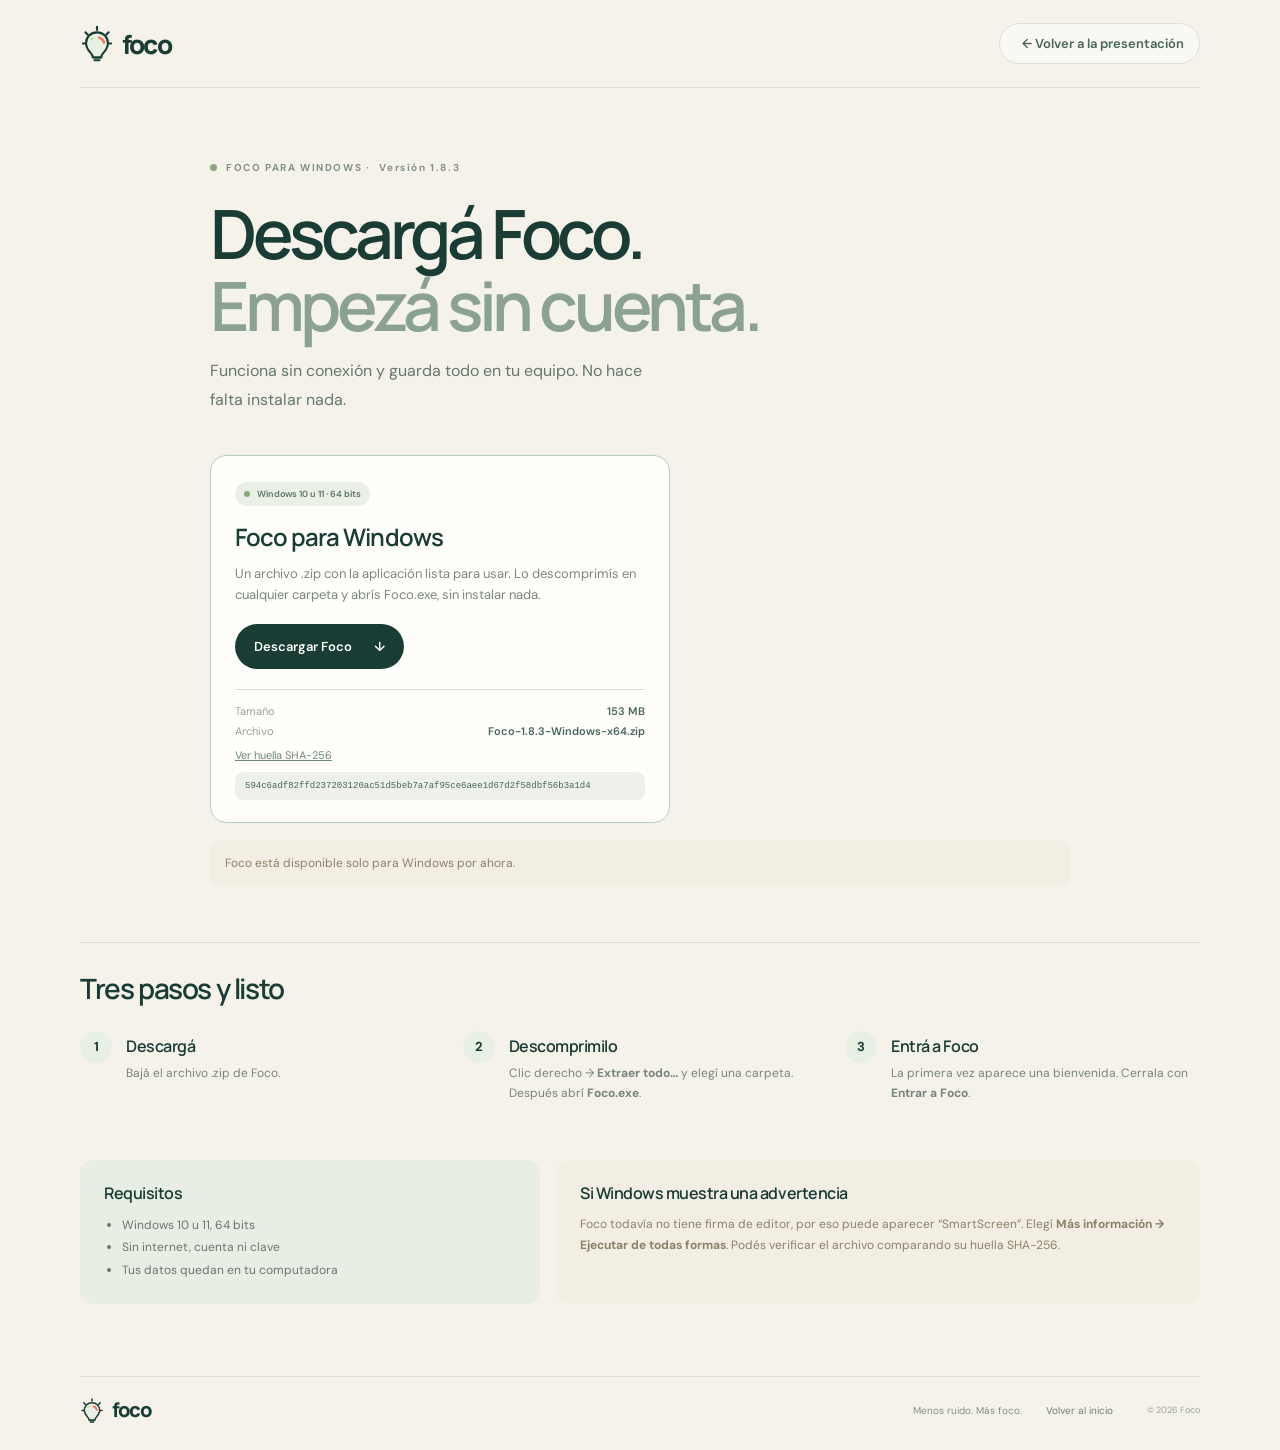
==== descargar/index.html @ c9da18a6 "descargar" ====
<!doctype html>
<html lang="es">
  <head>
    <meta charset="utf-8" />
    <meta name="viewport" content="width=device-width, initial-scale=1" />
    <meta name="theme-color" content="#f5f2e9" />
    <meta name="description" content="Descargá Foco para Windows. Funciona sin conexión y guarda todo en tu equipo." />
    <title>Descargar Foco — Menos ruido. Más foco.</title>
    <link rel="icon" href="../foco-mark.svg" type="image/svg+xml" />
    <link rel="preconnect" href="https://fonts.googleapis.com" />
    <link rel="preconnect" href="https://fonts.gstatic.com" crossorigin />
    <link href="https://fonts.googleapis.com/css2?family=DM+Sans:wght@400;500;600;700&family=Manrope:wght@400;500;600;700;800&display=swap" rel="stylesheet" />
    <link rel="stylesheet" href="../styles.css" />
    <link rel="stylesheet" href="./descargar.css" />
  </head>
  <body class="dl-page">
    <header class="topbar wrap">
      <a class="brand" href="../" aria-label="Foco, inicio">
        <img src="../foco-mark.svg" alt="" width="34" height="40" />
        <span>foco</span>
      </a>
      <a class="nav-cta" href="../"><span aria-hidden="true">←</span> Volver a la presentación</a>
    </header>

    <main>
      <section class="dl-hero wrap">
        <p class="eyebrow"><span class="live-dot"></span> FOCO PARA WINDOWS · <span data-dl="version">Versión 1.8.3</span></p>
        <h1>Descargá Foco.<br /><span>Empezá sin cuenta.</span></h1>
        <p class="dl-lead">Funciona sin conexión y guarda todo en tu equipo. No hace falta instalar nada.</p>

        <div class="dl-options dl-single">
          <article class="dl-card dl-card-main">
            <span class="status-pill"><i></i> Windows 10 u 11 · 64 bits</span>
            <h2>Foco para Windows</h2>
            <p>Un archivo .zip con la aplicación lista para usar. Lo descomprimís en cualquier carpeta y abrís Foco.exe, sin instalar nada.</p>
            <a class="button button-primary" data-dl="app" href="#" download>Descargar Foco <span aria-hidden="true">↓</span></a>
            <dl class="dl-facts">
              <div><dt>Tamaño</dt><dd data-dl="app-size">153 MB</dd></div>
              <div><dt>Archivo</dt><dd data-dl="app-name">—</dd></div>
            </dl>
            <button type="button" class="hash-toggle" data-dl="hash-app">Ver huella SHA-256</button>
            <code class="hash" hidden data-dl="app-hash"></code>
          </article>
        </div>

        <p class="dl-alert" data-dl="error" role="alert" hidden>La descarga todavía no está disponible. Probá de nuevo en un rato.</p>
        <p class="dl-alert dl-alert-soft" data-dl="platform" hidden>Foco está disponible solo para Windows por ahora.</p>
      </section>

      <section class="dl-steps wrap" aria-labelledby="steps-title">
        <h2 id="steps-title">Tres pasos y listo</h2>
        <ol>
          <li><span>1</span><div><h3>Descargá</h3><p>Bajá el archivo .zip de Foco.</p></div></li>
          <li><span>2</span><div><h3>Descomprimilo</h3><p>Clic derecho → <b>Extraer todo…</b> y elegí una carpeta. Después abrí <b>Foco.exe</b>.</p></div></li>
          <li><span>3</span><div><h3>Entrá a Foco</h3><p>La primera vez aparece una bienvenida. Cerrala con <b>Entrar a Foco</b>.</p></div></li>
        </ol>
      </section>

      <section class="dl-info wrap">
        <div class="dl-box">
          <h3>Requisitos</h3>
          <ul><li>Windows 10 u 11, 64 bits</li><li>Sin internet, cuenta ni clave</li><li>Tus datos quedan en tu computadora</li></ul>
        </div>
        <div class="dl-box dl-box-warm">
          <h3>Si Windows muestra una advertencia</h3>
          <p>Foco todavía no tiene firma de editor, por eso puede aparecer “SmartScreen”. Elegí <b>Más información → Ejecutar de todas formas</b>. Podés verificar el archivo comparando su huella SHA-256.</p>
        </div>
      </section>
    </main>

    <footer class="footer wrap"><a class="brand footer-brand" href="../"><img src="../foco-mark.svg" alt="" width="28" height="33" /><span>foco</span></a><span>Menos ruido. Más foco.</span><a href="../">Volver al inicio</a><small>© 2026 Foco</small></footer>
    <script src="./download.js"></script>
  </body>
</html>
---- styles.css ----
:root{--ink:#193d35;--ink-soft:#45655d;--muted:#78877e;--paper:#f5f2e9;--white:#fffefa;--sage:#e8f0e4;--sage-deep:#b7cdbb;--coral:#f47762;--lime:#b9e976;--line:#dce1d7;--serif:"Manrope",sans-serif;--sans:"DM Sans",sans-serif}*{box-sizing:border-box}html{scroll-behavior:smooth;scroll-padding-top:90px}body{margin:0;background:var(--paper);color:var(--ink);font-family:var(--sans);-webkit-font-smoothing:antialiased}.wrap{width:min(1120px,calc(100% - 64px));margin-inline:auto}.topbar{height:88px;display:flex;align-items:center;justify-content:space-between;border-bottom:1px solid rgba(25,61,53,.1)}.brand{display:inline-flex;align-items:center;gap:8px;text-decoration:none;color:var(--ink);font:800 26px/1 var(--serif);letter-spacing:-1.8px}.brand img{object-fit:contain}.topbar nav{display:flex;align-items:center;gap:34px;margin-left:90px}.topbar nav a,.nav-cta,.text-link{font-size:13px;font-weight:600;text-decoration:none;color:var(--ink-soft);transition:color .2s,transform .2s}.topbar nav a:hover,.text-link:hover,.nav-cta:hover{color:var(--coral)}.nav-cta{padding:11px 15px;border:1px solid var(--line);border-radius:999px;background:rgba(255,254,250,.55)}.nav-cta span{padding-left:7px}.hero{min-height:610px;display:grid;grid-template-columns:.91fr 1.09fr;align-items:center;gap:42px;padding-top:32px;padding-bottom:42px}.hero-copy{padding:24px 0 18px}.eyebrow{margin:0;color:#849181;font-size:10px;font-weight:700;letter-spacing:.16em;line-height:1.5}.hero .eyebrow{display:flex;align-items:center;gap:9px}.live-dot,.window-status i,.status-pill i,.window-bottom i{width:7px;height:7px;border-radius:50%;background:#8da77d;display:inline-block}.hero h1,.section-heading h2,.privacy h2,.closing h2{font-family:var(--serif);font-weight:600;letter-spacing:-.065em;line-height:1.06}.hero h1{font-size:clamp(48px,6vw,76px);margin:24px 0 19px}.hero h1 span,.section-heading h2 span,.privacy h2 span,.closing h2 span{color:#8ba293}.hero-lead{max-width:425px;font-size:16px;line-height:1.8;color:#65776f;margin:0}.hero-actions{display:flex;align-items:center;gap:23px;margin-top:30px}.button{display:inline-flex;align-items:center;justify-content:center;gap:22px;border-radius:999px;padding:14px 19px;font-size:13px;font-weight:600;text-decoration:none;transition:transform .22s,box-shadow .22s,background .22s}.button:hover{transform:translateY(-2px);box-shadow:0 10px 24px #193d3520}.button-primary{background:var(--ink);color:#fffefa}.button-primary:hover{background:#29564b}.text-link{display:inline-flex;align-items:center;gap:8px}.hero-note{display:flex;align-items:center;gap:9px;margin-top:57px;color:#809084;font-size:11px;letter-spacing:.05em}.note-icon{display:grid;place-items:center;width:23px;height:23px;background:#e6eadc;border-radius:50%;color:#799077}.hero-art{height:490px;position:relative;display:grid;place-items:center;isolation:isolate}.art-glow{position:absolute;z-index:-2;width:400px;height:400px;border-radius:50%;background:radial-gradient(circle,#dfe9dc 0,rgba(223,233,220,.53) 49%,transparent 73%)}.orbit{position:absolute;border:1px solid #cfd9cc;border-radius:50%;z-index:-1}.orbit-one{width:440px;height:440px;transform:rotate(-24deg) scaleY(.64)}.orbit-two{width:500px;height:500px;transform:rotate(29deg) scaleY(.61);opacity:.56}.spark{position:absolute;color:var(--coral)}.spark-one{top:55px;right:71px;font-size:25px}.spark-two{left:49px;top:116px;color:#91aa80;font-size:17px}.spark-three{bottom:66px;right:93px;color:#e2b770;font-size:34px}.app-window{width:min(100%,478px);min-height:343px;border-radius:17px;background:var(--white);border:1px solid #e2e4da;box-shadow:0 25px 65px #263a2e19,0 3px 8px #263a2e08;overflow:hidden;transform:rotate(-2deg);animation:float-in .8s cubic-bezier(.2,.75,.2,1) both}.window-top{height:54px;padding:0 19px;display:flex;align-items:center;justify-content:space-between;border-bottom:1px solid #edf0e9}.window-brand{display:flex;align-items:center;gap:7px;font:800 17px var(--serif);letter-spacing:-.8px}.window-brand img{width:20px;height:24px}.window-status{font-size:9px;color:#829084}.window-status i{width:6px;height:6px;margin-right:5px}.window-content{padding:25px 25px 19px}.window-date{font-size:9px;letter-spacing:.13em;font-weight:700;color:#8b9a89}.window-date span{margin-left:9px;font-size:8px;font-weight:500;color:#a2aba1}.window-content h2{font:600 25px var(--serif);letter-spacing:-1.2px;margin:17px 0 4px}.window-subtitle{font-size:11px;color:#88958b;margin:0 0 21px}.sample-task{display:flex;align-items:center;gap:11px;padding:13px 11px;border:1px solid #e8ebe3;border-radius:10px;margin-top:9px}.task-check{width:17px;height:17px;flex:0 0 auto;border:1.5px solid #9eb19c;border-radius:50%}.sample-task div{display:grid;gap:4px;min-width:0}.sample-task b{font-size:10px;font-weight:600}.sample-task small{font-size:9px;color:#98a197}.task-priority{margin-left:auto;font-size:12px;color:var(--coral)}.priority-peach{color:#e6ad76}.muted-task{opacity:.67}.window-bottom{display:flex;justify-content:space-between;align-items:center;border-top:1px solid #edf0e9;margin-top:20px;padding-top:14px;color:#89958b;font-size:9px}.window-bottom i{width:6px;height:6px;margin-right:5px}.progress-count{color:var(--ink);font-size:11px;font-weight:700}.progress-count small{font-size:9px;color:#9eaaa0}.floating-note{position:absolute;bottom:46px;left:10px;display:flex;align-items:center;gap:9px;padding:12px 15px;border:1px solid #e2e7dc;border-radius:12px;background:#fffef9;box-shadow:0 10px 28px #263a2e11;animation:float-in .85s .15s both}.note-mark{display:grid;place-items:center;width:23px;height:23px;border-radius:50%;background:#e7f1dc;color:#557a56;font-size:12px}.floating-note span:last-child{display:grid;gap:3px}.floating-note b{font-size:10px;font-weight:600}.floating-note small{font-size:9px;color:#87938a}.art-caption{position:absolute;right:2px;bottom:3px;color:#9ba59a;font-size:9px;letter-spacing:.04em}.principles{display:grid;grid-template-columns:repeat(3,1fr);gap:52px;padding:33px 0 61px;border-top:1px solid var(--line)}.principles>div{position:relative;padding-left:37px}.principle-number{position:absolute;left:0;top:3px;color:#9baa92;font-size:10px;font-weight:700;letter-spacing:.08em}.principles h3{margin:0 0 8px;font:600 16px var(--serif);letter-spacing:-.4px}.principles p{max-width:270px;margin:0;color:#77857c;font-size:12px;line-height:1.7}.modes-section{background:#e9eee5;padding:90px 0 92px}.modes-inner{display:grid;grid-template-columns:.78fr 1.22fr;column-gap:64px;align-items:start}.section-heading h2,.privacy h2{font-size:43px;margin:16px 0 13px}.section-heading>p:last-child{max-width:300px;color:#75837a;font-size:13px;line-height:1.75}.mode-grid{display:grid;grid-template-columns:1fr 1fr;gap:13px}.mode-card{padding:23px 20px 19px;border:1px solid #dce3d9;background:#f8f7f0;border-radius:13px;min-height:218px;transition:transform .22s,box-shadow .22s}.mode-card:hover{transform:translateY(-3px);box-shadow:0 12px 28px #304a3910}.mode-ready{grid-column:1/-1;background:#fbfaf5}.mode-icon{width:34px;height:34px;display:grid;place-items:center;border-radius:10px;background:#e7eddf;color:var(--ink);font-size:18px}.icon-web{background:#f8e6df;color:#c46b5d}.icon-online{background:#eae4f1;color:#8172a0}.mode-label{margin:15px 0 6px;color:#98a18e;font-size:8px;font-weight:700;letter-spacing:.15em}.mode-card h3{margin:0 0 8px;font:600 18px var(--serif);letter-spacing:-.5px}.mode-card>p:not(.mode-label){margin:0;color:#7a887e;font-size:11px;line-height:1.65}.mode-ready>p:not(.mode-label){max-width:440px}.status-pill{display:inline-flex;align-items:center;gap:7px;margin-top:15px;padding:6px 9px;border-radius:999px;background:#eaf0e5;color:#5d745e;font-size:9px;font-weight:600}.status-pill i{width:6px;height:6px}.status-planned{background:#f2eee4;color:#8b806a}.mode-footnote{grid-column:2;margin:13px 0 0;color:#8a968a;font-size:9px;line-height:1.6}.privacy{display:grid;grid-template-columns:.86fr 1.14fr;gap:95px;align-items:center;padding-top:103px;padding-bottom:108px}.privacy-art{position:relative;height:290px;display:grid;place-items:center}.privacy-ring{position:absolute;width:238px;height:238px;border:1px solid #d8dfd2;border-radius:50%}.ring-a{transform:rotate(-32deg) scaleY(.76)}.ring-b{width:190px;height:190px;transform:rotate(38deg) scaleY(.78);border-color:#e3d8cf}.privacy-core{width:108px;height:108px;border-radius:50%;display:grid;place-items:center;background:#e7eee2;box-shadow:0 0 0 15px #eef0e8,0 0 0 29px #f0ede4}.privacy-core img{width:58px;height:68px}.privacy-star{position:absolute;top:29px;right:24%;font-size:23px;color:var(--coral)}.privacy-copy>p:not(.eyebrow){max-width:490px;color:#718077;font-size:13px;line-height:1.85;margin:0 0 21px}.closing{position:relative;overflow:hidden;text-align:center;padding:59px 20px 65px;background:#e9eee5;border-radius:18px;margin-bottom:65px}.closing h2{font-size:42px;margin:13px 0 22px}.closing .button{position:relative;z-index:1}.closing-orb{position:absolute;border-radius:50%;border:1px solid #d0dbcc}.orb-one{width:250px;height:250px;left:-58px;top:18px}.orb-two{width:320px;height:320px;right:-35px;bottom:-230px}.footer{display:flex;align-items:center;gap:24px;padding:19px 0 25px;border-top:1px solid var(--line);color:#849087;font-size:10px}.footer-brand{font-size:20px;margin-right:auto}.footer-brand img{width:24px;height:29px}.footer>a:not(.brand){text-decoration:none;color:#718077}.footer small{margin-left:10px;color:#9ba49b;font-size:9px}@keyframes float-in{from{opacity:0;transform:translateY(15px) rotate(-2deg)}to{opacity:1;transform:translateY(0) rotate(-2deg)}}@media(min-width:1400px){.hero{min-height:670px}.hero-art{transform:scale(1.05)}}@media(max-width:850px){.wrap{width:min(100% - 40px,680px)}.topbar{height:72px}.topbar nav{gap:17px;margin-left:auto;margin-right:20px}.topbar nav a{font-size:11px}.nav-cta{font-size:11px}.hero{grid-template-columns:1fr;gap:6px;padding-top:65px;padding-bottom:35px}.hero-copy{max-width:560px}.hero-art{height:420px}.app-window{max-width:460px}.floating-note{left:3%}.art-caption{right:5%}.principles{gap:20px}.modes-inner{grid-template-columns:1fr;gap:30px}.section-heading>p:last-child{max-width:480px}.mode-footnote{grid-column:1}.privacy{gap:35px;grid-template-columns:.8fr 1.2fr;padding-top:75px;padding-bottom:78px}.privacy-art{transform:scale(.84)}}@media(max-width:560px){.wrap{width:calc(100% - 36px)}.topbar{height:66px}.brand{font-size:23px}.brand img{width:29px;height:34px}.topbar nav{display:none}.nav-cta{padding:9px 12px}.hero{padding-top:53px}.hero h1{font-size:clamp(45px,13vw,65px);margin-top:19px}.hero-lead{font-size:14px}.hero-actions{gap:16px}.hero-note{margin-top:37px}.hero-art{height:340px;margin:0 -8px}.art-glow{width:300px;height:300px}.orbit-one{width:340px;height:340px}.orbit-two{width:390px;height:390px}.app-window{width:calc(100% - 24px);min-height:auto}.window-top{height:45px;padding:0 13px}.window-content{padding:19px 15px 15px}.window-content h2{font-size:22px}.window-date span{font-size:7px}.sample-task{padding:11px 9px}.sample-task b{font-size:9px}.floating-note{bottom:10px;left:0;padding:9px 11px}.art-caption{bottom:-3px;right:0}.principles{grid-template-columns:1fr;gap:21px;padding:28px 0 42px}.principles>div{padding-left:35px}.principles p{max-width:360px}.modes-section{padding:62px 0}.section-heading h2,.privacy h2{font-size:36px}.mode-grid{grid-template-columns:1fr}.mode-ready{grid-column:auto}.mode-card{min-height:0;padding:20px}.privacy{grid-template-columns:1fr;gap:13px;padding-top:45px;padding-bottom:53px}.privacy-art{height:220px;transform:scale(.78);margin-block:-12px}.privacy-copy>p:not(.eyebrow){font-size:12px}.closing{padding:48px 14px 52px;margin-bottom:42px}.closing h2{font-size:35px}.footer{flex-wrap:wrap;gap:12px}.footer>span{display:none}.footer-brand{margin-right:auto}.footer small{margin-left:auto}}
@media(prefers-reduced-motion:reduce){*,*::before,*::after{scroll-behavior:auto!important;animation-duration:.01ms!important;animation-iteration-count:1!important;transition-duration:.01ms!important}}

/* Movimiento de entrada y microinteracciones de la carta de presentación. */
html.js-motion [data-reveal]{opacity:0;transition:opacity .72s ease,transform .72s cubic-bezier(.2,.72,.2,1)}
html.js-motion [data-reveal="up"]{transform:translateY(24px)}
html.js-motion [data-reveal="left"]{transform:translateX(-24px)}
html.js-motion [data-reveal="right"]{transform:translateX(24px)}
html.js-motion [data-reveal].is-visible{opacity:1;transform:translate(0,0)}
.hero-copy[data-reveal]{transition-delay:.08s}.hero-art[data-reveal]{transition-delay:.2s}
.principles>div:nth-child(2),.mode-card:nth-child(2){transition-delay:.12s}.principles>div:nth-child(3),.mode-card:nth-child(3){transition-delay:.24s}
.principles>div,.mode-icon,.privacy-core,.spark,.text-link,.status-pill{transition:transform .28s ease,color .28s ease,background-color .28s ease,box-shadow .28s ease}
.principles>div:hover,.principles>div.is-visible:hover{transform:translateY(-3px)}
.mode-card:hover .mode-icon{transform:rotate(-7deg) scale(1.08);box-shadow:0 5px 13px #193d3512}
.privacy-art:hover .ring-a{transform:rotate(-23deg) scaleY(.8)}.privacy-art:hover .ring-b{transform:rotate(29deg) scaleY(.8)}.privacy-art:hover .privacy-core{transform:scale(1.045)}
.spark-one{animation:sparkle 3.8s ease-in-out infinite}.spark-two{animation:sparkle 4.4s 1.2s ease-in-out infinite}.spark-three{animation:sparkle 5s .6s ease-in-out infinite}
.socials{display:flex;align-items:center;gap:13px;margin-left:auto}.social-item{display:inline-flex;align-items:center;gap:6px;color:#718077;font-size:10px;opacity:.82}.social-item svg{width:17px;height:17px;fill:none;stroke:currentColor;stroke-width:1.8;stroke-linecap:round;stroke-linejoin:round}.social-item svg .social-dot{fill:currentColor;stroke:none}.social-item:nth-child(2) svg{fill:currentColor;stroke:none}.social-soon{color:#9ba49b;font-size:8px;white-space:nowrap}
@keyframes sparkle{0%,100%{opacity:.55;transform:scale(.88) rotate(-8deg)}50%{opacity:1;transform:scale(1.12) rotate(8deg)}}
@media(max-width:850px){.socials{margin-left:0}}
@media(max-width:560px){.footer{row-gap:16px}.socials{order:3;width:100%;justify-content:center;padding:13px 0;border-top:1px solid var(--line);border-bottom:1px solid var(--line)}.footer>a:not(.brand){order:4}.footer small{order:5}}
@media(prefers-reduced-motion:reduce){html.js-motion [data-reveal]{opacity:1!important;transform:none!important}.spark-one,.spark-two,.spark-three{animation:none!important}}
---- descargar/descargar.css ----
.dl-hero{padding:72px 0 56px;max-width:860px}
.dl-hero h1{font-family:var(--serif);font-weight:600;font-size:clamp(44px,6vw,68px);letter-spacing:-.065em;line-height:1.06;margin:22px 0 16px}
.dl-hero h1 span{color:#8ba293}
.dl-hero .eyebrow{display:flex;align-items:center;gap:9px}
.dl-lead{max-width:460px;margin:0;color:#65776f;font-size:16px;line-height:1.8}
.dl-options{display:grid;grid-template-columns:1fr 1fr;gap:16px;margin-top:40px}
.dl-card{display:flex;flex-direction:column;align-items:flex-start;gap:10px;padding:26px 24px 22px;border:1px solid #dce3d9;border-radius:16px;background:#f8f7f0;transition:transform .22s,box-shadow .22s}
.dl-card:hover{transform:translateY(-3px);box-shadow:0 12px 28px #304a3910}
.dl-card-main{background:#fffefa;border-color:var(--sage-deep)}
.dl-card h2{margin:4px 0 0;font:600 24px var(--serif);letter-spacing:-.04em}
.dl-card p{margin:0 0 8px;color:#7a887e;font-size:13px;line-height:1.65}
.dl-card .status-pill{margin-top:0}
.button-secondary{background:#e7eddf;color:var(--ink)}
.button-secondary:hover{background:#dce6d4}
.dl-facts{display:grid;gap:6px;width:100%;margin:10px 0 0;padding-top:14px;border-top:1px solid var(--line)}
.dl-facts div{display:flex;justify-content:space-between;gap:12px;font-size:11px}
.dl-facts dt{color:#98a198}
.dl-facts dd{margin:0;color:var(--ink-soft);font-weight:600;overflow-wrap:anywhere;text-align:right}
.hash-toggle{padding:0;border:0;background:none;color:#6b8a75;font:inherit;font-size:11px;text-decoration:underline;cursor:pointer}
.hash{display:block;width:100%;padding:9px 10px;border-radius:8px;background:#eef1ea;color:#45655d;font-size:9px;word-break:break-all}
.dl-alert{margin:18px 0 0;padding:13px 15px;border-radius:10px;background:#f8e6df;color:#a8523f;font-size:12px;line-height:1.6}
.dl-alert-soft{background:#f2eee4;color:#8b806a}
.dl-steps{padding:26px 0 56px;border-top:1px solid var(--line)}
.dl-steps h2{margin:0 0 24px;font:600 28px var(--serif);letter-spacing:-.05em}
.dl-steps ol{display:grid;grid-template-columns:repeat(3,1fr);gap:28px;margin:0;padding:0;list-style:none}
.dl-steps li{display:flex;gap:14px}
.dl-steps li>span{display:grid;place-items:center;flex:0 0 32px;height:32px;border-radius:50%;background:var(--sage);color:var(--ink);font-weight:700;font-size:13px}
.dl-steps h3{margin:4px 0 6px;font:600 16px var(--serif);letter-spacing:-.03em}
.dl-steps p{margin:0;color:#77857c;font-size:12px;line-height:1.7}
.dl-info{display:grid;grid-template-columns:1fr 1.4fr;gap:16px;padding-bottom:72px}
.dl-box{padding:22px 24px;border-radius:14px;background:#e9eee5}
.dl-box-warm{background:#f2eee4}
.dl-box h3{margin:0 0 10px;font:600 16px var(--serif);letter-spacing:-.03em}
.dl-box ul{margin:0;padding-left:18px;color:#65776f;font-size:12px;line-height:1.9}
.dl-box p{margin:0;color:#8b806a;font-size:12px;line-height:1.75}
.dl-page .button:focus-visible,.hash-toggle:focus-visible,.nav-cta:focus-visible{outline:3px solid #4a8067;outline-offset:3px}
@media(max-width:850px){.dl-steps ol{grid-template-columns:1fr}.dl-info{grid-template-columns:1fr}}
@media(max-width:560px){.dl-hero{padding-top:48px}.dl-options{grid-template-columns:1fr}.topbar .nav-cta{font-size:11px;padding:9px 12px}}
@media(prefers-reduced-motion:reduce){.dl-card{transition:none}.dl-card:hover{transform:none}}

.dl-single{grid-template-columns:minmax(0,460px)}
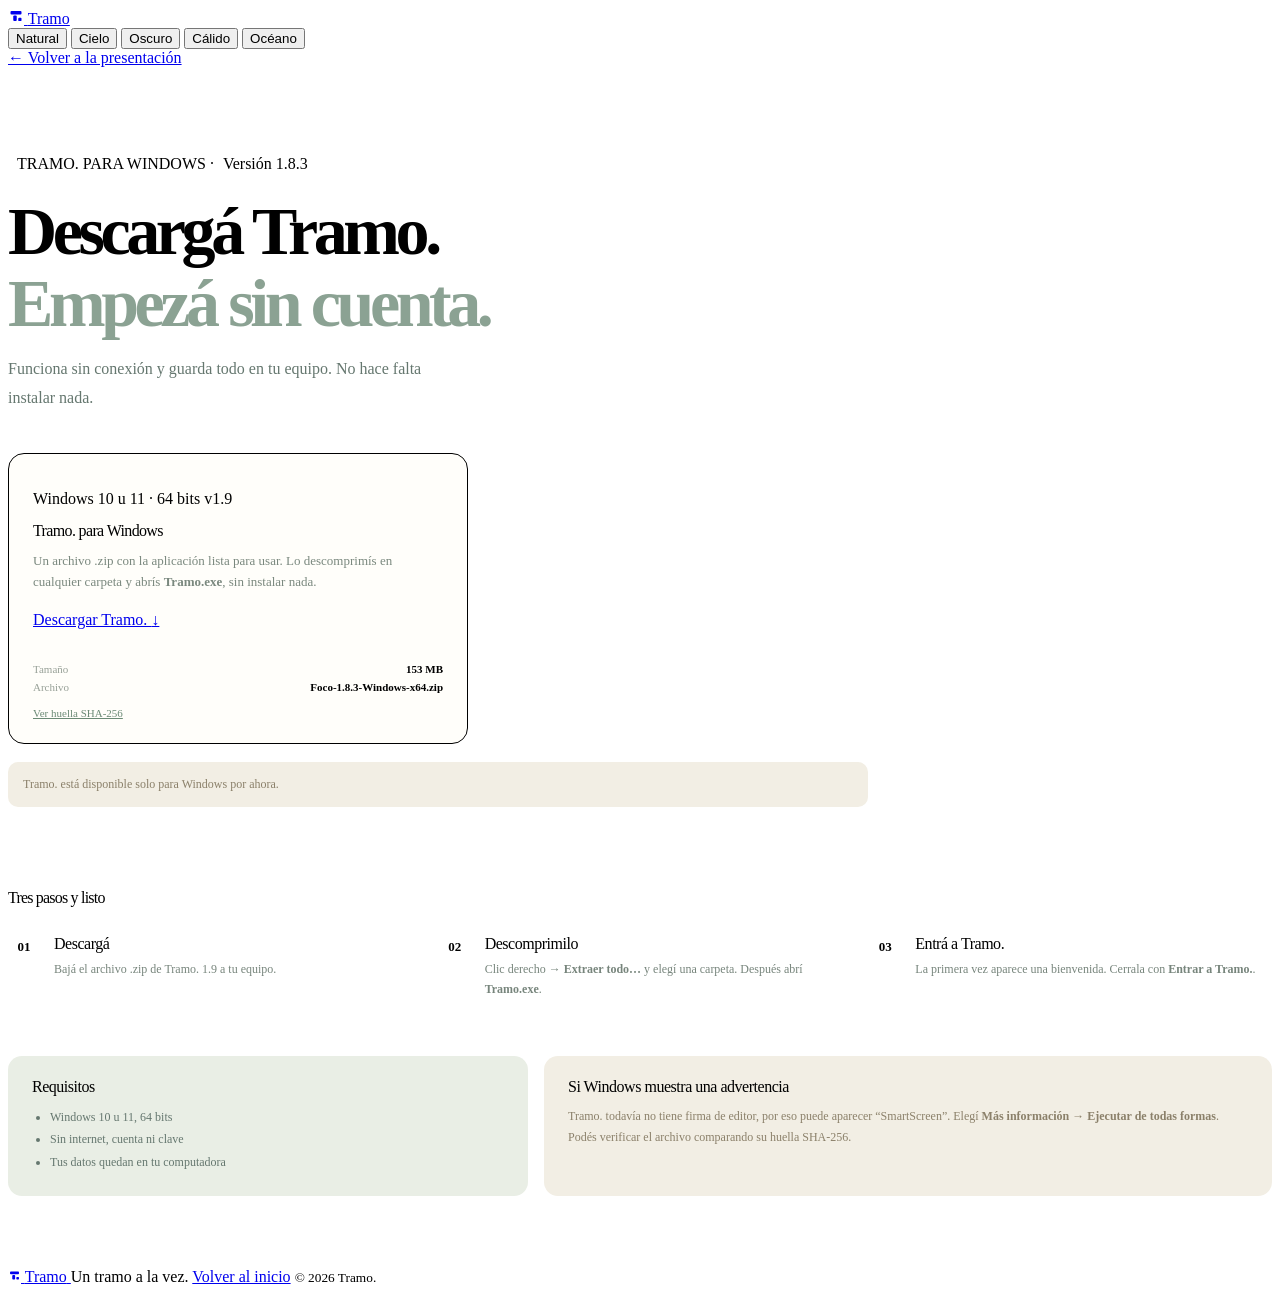
==== commit eedb4dd8: "Revise descargar page for Tramo download Updated the HTML structure and content for the download pag" ====
--- a/descargar/index.html
+++ b/descargar/index.html
@@ -1,74 +1,163 @@
-<!doctype html>
-<html lang="es">
-  <head>
-    <meta charset="utf-8" />
-    <meta name="viewport" content="width=device-width, initial-scale=1" />
-    <meta name="theme-color" content="#f5f2e9" />
-    <meta name="description" content="Descargá Foco para Windows. Funciona sin conexión y guarda todo en tu equipo." />
-    <title>Descargar Foco — Menos ruido. Más foco.</title>
-    <link rel="icon" href="../foco-mark.svg" type="image/svg+xml" />
-    <link rel="preconnect" href="https://fonts.googleapis.com" />
-    <link rel="preconnect" href="https://fonts.gstatic.com" crossorigin />
-    <link href="https://fonts.googleapis.com/css2?family=DM+Sans:wght@400;500;600;700&family=Manrope:wght@400;500;600;700;800&display=swap" rel="stylesheet" />
-    <link rel="stylesheet" href="../styles.css" />
-    <link rel="stylesheet" href="./descargar.css" />
-  </head>
-  <body class="dl-page">
-    <header class="topbar wrap">
-      <a class="brand" href="../" aria-label="Foco, inicio">
-        <img src="../foco-mark.svg" alt="" width="34" height="40" />
-        <span>foco</span>
+<!DOCTYPE html>
+<html lang="es" class="js-motion">
+<head>
+  <meta charset="UTF-8">
+  <meta name="viewport" content="width=device-width, initial-scale=1">
+  <meta name="theme-color" content="#F6F5F0">
+  <meta name="description" content="Descargá Tramo. 1.9 para Windows. Funciona sin conexión y guarda todo en tu equipo.">
+  <title>Descargar Tramo. — Un tramo a la vez.</title>
+  <link id="dynamic-favicon" rel="icon" href="data:image/svg+xml,%3Csvg xmlns='http://www.w3.org/2000/svg' viewBox='0 0 64 64' fill='none'%3E%3Crect width='64' height='64' rx='16' fill='%232D4F3E'/%3E%3Crect x='10' y='12' width='44' height='14' rx='4' fill='%23F6F5F0'/%3E%3Crect x='21' y='30' width='14' height='22' rx='4' fill='%23F6F5F0'/%3E%3Crect x='41' y='39' width='13' height='13' rx='3.5' fill='%23F6F5F0'/%3E%3C/svg%3E" type="image/svg+xml">
+  <link rel="preconnect" href="https://fonts.googleapis.com">
+  <link rel="preconnect" href="https://fonts.gstatic.com" crossorigin>
+  <link href="https://fonts.googleapis.com/css2?family=JetBrains+Mono:wght@400;500&family=Plus+Jakarta+Sans:wght@400;500;600;700;800&display=swap" rel="stylesheet">
+  <link rel="stylesheet" href="./descargar.css">
+</head>
+<body class="dl-page" data-theme="natural">
+  <header class="topbar">
+    <div class="topbar-inner wrap">
+      <a class="brand" href="../" aria-label="Tramo., inicio">
+        <span class="brand-badge" aria-hidden="true">
+          <svg width="16" height="16" viewBox="0 0 64 64" fill="none">
+            <rect x="10" y="12" width="44" height="14" rx="4" fill="currentColor"/>
+            <rect x="21" y="30" width="14" height="22" rx="4" fill="currentColor"/>
+            <rect x="41" y="39" width="13" height="13" rx="3.5" fill="currentColor"/>
+          </svg>
+        </span>
+        <span class="brand-word">Tramo<span class="brand-dot"></span></span>
       </a>
-      <a class="nav-cta" href="../"><span aria-hidden="true">←</span> Volver a la presentación</a>
-    </header>
 
-    <main>
-      <section class="dl-hero wrap">
-        <p class="eyebrow"><span class="live-dot"></span> FOCO PARA WINDOWS · <span data-dl="version">Versión 1.8.3</span></p>
-        <h1>Descargá Foco.<br /><span>Empezá sin cuenta.</span></h1>
-        <p class="dl-lead">Funciona sin conexión y guarda todo en tu equipo. No hace falta instalar nada.</p>
-
-        <div class="dl-options dl-single">
-          <article class="dl-card dl-card-main">
-            <span class="status-pill"><i></i> Windows 10 u 11 · 64 bits</span>
-            <h2>Foco para Windows</h2>
-            <p>Un archivo .zip con la aplicación lista para usar. Lo descomprimís en cualquier carpeta y abrís Foco.exe, sin instalar nada.</p>
-            <a class="button button-primary" data-dl="app" href="#" download>Descargar Foco <span aria-hidden="true">↓</span></a>
-            <dl class="dl-facts">
-              <div><dt>Tamaño</dt><dd data-dl="app-size">153 MB</dd></div>
-              <div><dt>Archivo</dt><dd data-dl="app-name">—</dd></div>
-            </dl>
-            <button type="button" class="hash-toggle" data-dl="hash-app">Ver huella SHA-256</button>
-            <code class="hash" hidden data-dl="app-hash"></code>
-          </article>
+      <div class="topbar-actions">
+        <div class="theme-switcher" role="group" aria-label="Aspecto visual">
+          <button type="button" class="theme-btn is-active" data-set-theme="natural" title="Natural">Natural</button>
+          <button type="button" class="theme-btn" data-set-theme="cielo" title="Cielo">Cielo</button>
+          <button type="button" class="theme-btn" data-set-theme="oscuro" title="Oscuro">Oscuro</button>
+          <button type="button" class="theme-btn" data-set-theme="calido" title="Cálido">Cálido</button>
+          <button type="button" class="theme-btn" data-set-theme="oceano" title="Océano">Océano</button>
         </div>
 
-        <p class="dl-alert" data-dl="error" role="alert" hidden>La descarga todavía no está disponible. Probá de nuevo en un rato.</p>
-        <p class="dl-alert dl-alert-soft" data-dl="platform" hidden>Foco está disponible solo para Windows por ahora.</p>
-      </section>
+        <a class="nav-cta" href="../">
+          <span aria-hidden="true">←</span> Volver a la presentación
+        </a>
+      </div>
+    </div>
+  </header>
 
-      <section class="dl-steps wrap" aria-labelledby="steps-title">
-        <h2 id="steps-title">Tres pasos y listo</h2>
-        <ol>
-          <li><span>1</span><div><h3>Descargá</h3><p>Bajá el archivo .zip de Foco.</p></div></li>
-          <li><span>2</span><div><h3>Descomprimilo</h3><p>Clic derecho → <b>Extraer todo…</b> y elegí una carpeta. Después abrí <b>Foco.exe</b>.</p></div></li>
-          <li><span>3</span><div><h3>Entrá a Foco</h3><p>La primera vez aparece una bienvenida. Cerrala con <b>Entrar a Foco</b>.</p></div></li>
-        </ol>
-      </section>
+  <main>
+    <section class="dl-hero wrap">
+      <p class="eyebrow is-visible" data-reveal="up">
+        <span class="live-dot"></span> TRAMO. PARA WINDOWS · <span data-dl="version">Versión 1.9</span>
+      </p>
+      <h1 class="is-visible" data-reveal="up">Descargá Tramo.<br><span>Empezá sin cuenta.</span></h1>
+      <p class="dl-lead is-visible" data-reveal="up">Funciona sin conexión y guarda todo en tu equipo. No hace falta instalar nada.</p>
 
-      <section class="dl-info wrap">
-        <div class="dl-box">
-          <h3>Requisitos</h3>
-          <ul><li>Windows 10 u 11, 64 bits</li><li>Sin internet, cuenta ni clave</li><li>Tus datos quedan en tu computadora</li></ul>
-        </div>
-        <div class="dl-box dl-box-warm">
-          <h3>Si Windows muestra una advertencia</h3>
-          <p>Foco todavía no tiene firma de editor, por eso puede aparecer “SmartScreen”. Elegí <b>Más información → Ejecutar de todas formas</b>. Podés verificar el archivo comparando su huella SHA-256.</p>
-        </div>
-      </section>
-    </main>
+      <div class="dl-options dl-single is-visible" data-reveal="up">
+        <article class="dl-card dl-card-main">
+          <div class="folder-tab" aria-hidden="true"></div>
+          <div class="dl-card-header">
+            <span class="status-pill"><i></i> Windows 10 u 11 · 64 bits</span>
+            <span class="version-tag">v1.9</span>
+          </div>
 
-    <footer class="footer wrap"><a class="brand footer-brand" href="../"><img src="../foco-mark.svg" alt="" width="28" height="33" /><span>foco</span></a><span>Menos ruido. Más foco.</span><a href="../">Volver al inicio</a><small>© 2026 Foco</small></footer>
-    <script src="./download.js"></script>
-  </body>
+          <h2>Tramo. para Windows</h2>
+          <p>Un archivo .zip con la aplicación lista para usar. Lo descomprimís en cualquier carpeta y abrís <b>Tramo.exe</b>, sin instalar nada.</p>
+
+          <div class="dl-cta-row">
+            <a class="button button-primary" data-dl="app" href="https://github.com/gonzzaarias/foco-app/releases/download/v1.9/Tramo-1.9-Windows-x64.zip" download="Tramo-1.9-Windows-x64.zip">
+              Descargar Tramo. <span aria-hidden="true">↓</span>
+            </a>
+          </div>
+
+          <dl class="dl-facts">
+            <div>
+              <dt>Tamaño</dt>
+              <dd data-dl="app-size">153 MB</dd>
+            </div>
+            <div>
+              <dt>Archivo</dt>
+              <dd data-dl="app-name">Tramo-1.9-Windows-x64.zip</dd>
+            </div>
+          </dl>
+
+          <div class="hash-section">
+            <button type="button" class="hash-toggle" data-dl="hash-app" aria-expanded="false">
+              Ver huella SHA-256
+            </button>
+            <div class="hash-box" hidden>
+              <code class="hash" data-dl="app-hash">594c6adf82ffd237203120ac51d5beb7a7af95ce6aee1d67d2f58dbf56b3a1d4</code>
+              <button type="button" class="copy-hash-btn" id="copy-hash-btn">Copiar</button>
+            </div>
+          </div>
+        </article>
+      </div>
+
+      <p class="dl-alert" data-dl="error" role="alert" hidden>La descarga todavía no está disponible. Probá de nuevo en un rato.</p>
+      <p class="dl-alert dl-alert-soft" data-dl="platform" hidden>Tramo. está disponible solo para Windows por ahora.</p>
+    </section>
+
+    <section class="dl-steps wrap" aria-labelledby="steps-title">
+      <h2 id="steps-title" data-reveal="up">Tres pasos y listo</h2>
+      <ol>
+        <li data-reveal="up">
+          <span class="step-num">01</span>
+          <div>
+            <h3>Descargá</h3>
+            <p>Bajá el archivo .zip de Tramo. 1.9 a tu equipo.</p>
+          </div>
+        </li>
+        <li data-reveal="up">
+          <span class="step-num">02</span>
+          <div>
+            <h3>Descomprimilo</h3>
+            <p>Clic derecho → <b>Extraer todo…</b> y elegí una carpeta. Después abrí <b>Tramo.exe</b>.</p>
+          </div>
+        </li>
+        <li data-reveal="up">
+          <span class="step-num">03</span>
+          <div>
+            <h3>Entrá a Tramo.</h3>
+            <p>La primera vez aparece una bienvenida. Cerrala con <b>Entrar a Tramo.</b>.</p>
+          </div>
+        </li>
+      </ol>
+    </section>
+
+    <section class="dl-info wrap">
+      <div class="dl-box" data-reveal="up">
+        <h3>Requisitos</h3>
+        <ul>
+          <li>Windows 10 u 11, 64 bits</li>
+          <li>Sin internet, cuenta ni clave</li>
+          <li>Tus datos quedan en tu computadora</li>
+        </ul>
+      </div>
+      <div class="dl-box dl-box-warm" data-reveal="up">
+        <h3>Si Windows muestra una advertencia</h3>
+        <p>Tramo. todavía no tiene firma de editor, por eso puede aparecer “SmartScreen”. Elegí <b>Más información → Ejecutar de todas formas</b>. Podés verificar el archivo comparando su huella SHA-256.</p>
+      </div>
+    </section>
+  </main>
+
+  <footer class="footer wrap">
+    <a class="brand footer-brand" href="../">
+      <span class="brand-badge brand-badge-sm" aria-hidden="true">
+        <svg width="13" height="13" viewBox="0 0 64 64" fill="none">
+          <rect x="10" y="12" width="44" height="14" rx="4" fill="currentColor"/>
+          <rect x="21" y="30" width="14" height="22" rx="4" fill="currentColor"/>
+          <rect x="41" y="39" width="13" height="13" rx="3.5" fill="currentColor"/>
+        </svg>
+      </span>
+      <span class="brand-word">Tramo<span class="brand-dot"></span></span>
+    </a>
+    <span>Un tramo a la vez.</span>
+    <a href="../">Volver al inicio</a>
+    <small>© <span id="year">2026</span> Tramo.</small>
+  </footer>
+
+  <div class="dl-toast" id="dl-toast" role="status" aria-live="polite" hidden>
+    <span class="toast-dot"></span>
+    <span>Iniciando descarga de <b>Tramo. 1.9</b> para Windows…</span>
+  </div>
+
+  <script src="./download.js"></script>
+</body>
 </html>
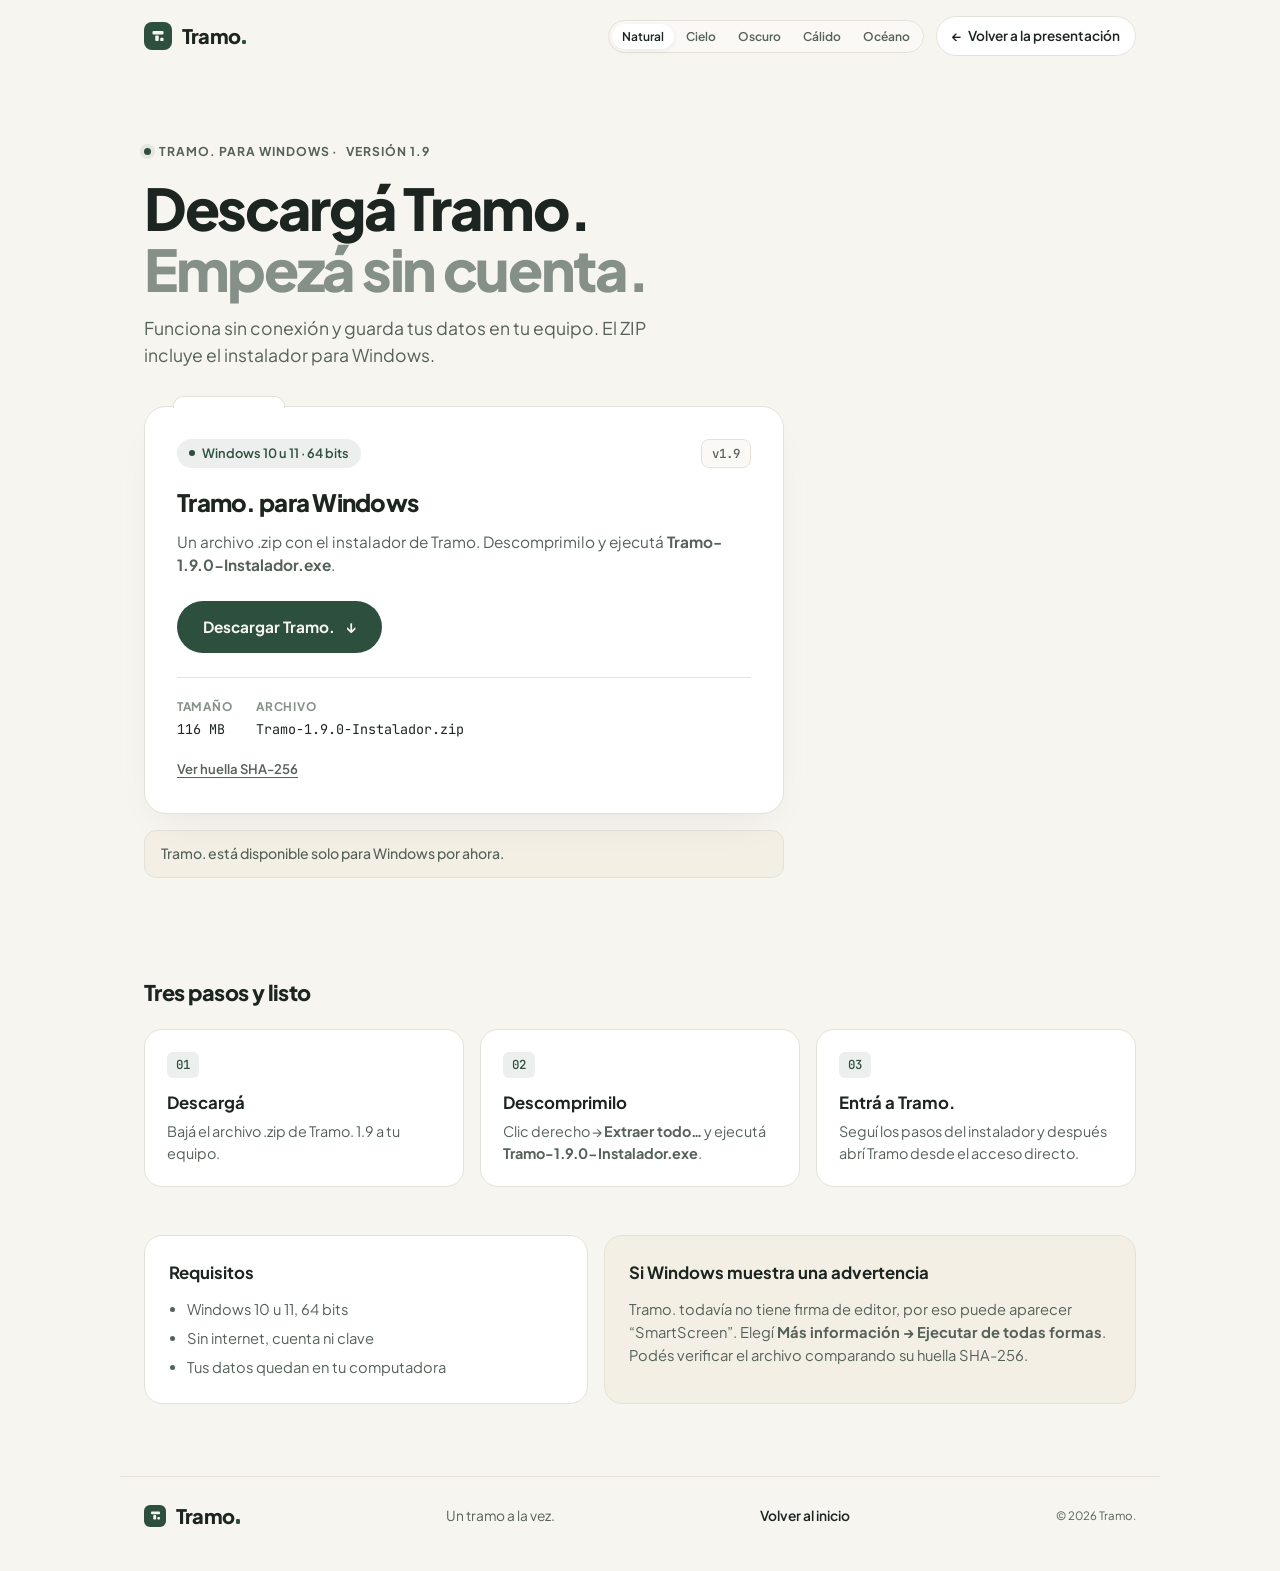
==== commit 6f9dc0a0: "Actualiza descarga de Tramo 1.9" ====
--- a/descargar/index.html
+++ b/descargar/index.html
@@ -4,7 +4,7 @@
   <meta charset="UTF-8">
   <meta name="viewport" content="width=device-width, initial-scale=1">
   <meta name="theme-color" content="#F6F5F0">
-  <meta name="description" content="Descargá Tramo. 1.9 para Windows. Funciona sin conexión y guarda todo en tu equipo.">
+  <meta name="description" content="Descargá e instalá Tramo. 1.9 para Windows. Funciona sin conexión y guarda tus datos en tu equipo.">
   <title>Descargar Tramo. — Un tramo a la vez.</title>
   <link id="dynamic-favicon" rel="icon" href="data:image/svg+xml,%3Csvg xmlns='http://www.w3.org/2000/svg' viewBox='0 0 64 64' fill='none'%3E%3Crect width='64' height='64' rx='16' fill='%232D4F3E'/%3E%3Crect x='10' y='12' width='44' height='14' rx='4' fill='%23F6F5F0'/%3E%3Crect x='21' y='30' width='14' height='22' rx='4' fill='%23F6F5F0'/%3E%3Crect x='41' y='39' width='13' height='13' rx='3.5' fill='%23F6F5F0'/%3E%3C/svg%3E" type="image/svg+xml">
   <link rel="preconnect" href="https://fonts.googleapis.com">
@@ -48,7 +48,7 @@
         <span class="live-dot"></span> TRAMO. PARA WINDOWS · <span data-dl="version">Versión 1.9</span>
       </p>
       <h1 class="is-visible" data-reveal="up">Descargá Tramo.<br><span>Empezá sin cuenta.</span></h1>
-      <p class="dl-lead is-visible" data-reveal="up">Funciona sin conexión y guarda todo en tu equipo. No hace falta instalar nada.</p>
+      <p class="dl-lead is-visible" data-reveal="up">Funciona sin conexión y guarda tus datos en tu equipo. El ZIP incluye el instalador para Windows.</p>
 
       <div class="dl-options dl-single is-visible" data-reveal="up">
         <article class="dl-card dl-card-main">
@@ -59,10 +59,10 @@
           </div>
 
           <h2>Tramo. para Windows</h2>
-          <p>Un archivo .zip con la aplicación lista para usar. Lo descomprimís en cualquier carpeta y abrís <b>Tramo.exe</b>, sin instalar nada.</p>
+          <p>Un archivo .zip con el instalador de Tramo. Descomprimilo y ejecutá <b>Tramo-1.9.0-Instalador.exe</b>.</p>
 
           <div class="dl-cta-row">
-            <a class="button button-primary" data-dl="app" href="https://github.com/gonzzaarias/foco-app/releases/download/v1.9/Tramo-1.9-Windows-x64.zip" download="Tramo-1.9-Windows-x64.zip">
+            <a class="button button-primary" data-dl="app" href="https://github.com/gonzzaarias/foco-app/releases/download/v1.9/Tramo-1.9.0-Instalador.zip" download="Tramo-1.9.0-Instalador.zip">
               Descargar Tramo. <span aria-hidden="true">↓</span>
             </a>
           </div>
@@ -70,11 +70,11 @@
           <dl class="dl-facts">
             <div>
               <dt>Tamaño</dt>
-              <dd data-dl="app-size">153 MB</dd>
+              <dd data-dl="app-size">116 MB</dd>
             </div>
             <div>
               <dt>Archivo</dt>
-              <dd data-dl="app-name">Tramo-1.9-Windows-x64.zip</dd>
+              <dd data-dl="app-name">Tramo-1.9.0-Instalador.zip</dd>
             </div>
           </dl>
 
@@ -83,7 +83,7 @@
               Ver huella SHA-256
             </button>
             <div class="hash-box" hidden>
-              <code class="hash" data-dl="app-hash">594c6adf82ffd237203120ac51d5beb7a7af95ce6aee1d67d2f58dbf56b3a1d4</code>
+              <code class="hash" data-dl="app-hash">79c99664ab54495598814dfd5a77c3503e18716756cc661749c45dca3c2ff343</code>
               <button type="button" class="copy-hash-btn" id="copy-hash-btn">Copiar</button>
             </div>
           </div>
@@ -108,14 +108,14 @@
           <span class="step-num">02</span>
           <div>
             <h3>Descomprimilo</h3>
-            <p>Clic derecho → <b>Extraer todo…</b> y elegí una carpeta. Después abrí <b>Tramo.exe</b>.</p>
+            <p>Clic derecho → <b>Extraer todo…</b> y ejecutá <b>Tramo-1.9.0-Instalador.exe</b>.</p>
           </div>
         </li>
         <li data-reveal="up">
           <span class="step-num">03</span>
           <div>
             <h3>Entrá a Tramo.</h3>
-            <p>La primera vez aparece una bienvenida. Cerrala con <b>Entrar a Tramo.</b>.</p>
+            <p>Seguí los pasos del instalador y después abrí Tramo desde el acceso directo.</p>
           </div>
         </li>
       </ol>
--- a/descargar/descargar.css
+++ b/descargar/descargar.css
@@ -1,40 +1,694 @@
-.dl-hero{padding:72px 0 56px;max-width:860px}
-.dl-hero h1{font-family:var(--serif);font-weight:600;font-size:clamp(44px,6vw,68px);letter-spacing:-.065em;line-height:1.06;margin:22px 0 16px}
-.dl-hero h1 span{color:#8ba293}
-.dl-hero .eyebrow{display:flex;align-items:center;gap:9px}
-.dl-lead{max-width:460px;margin:0;color:#65776f;font-size:16px;line-height:1.8}
-.dl-options{display:grid;grid-template-columns:1fr 1fr;gap:16px;margin-top:40px}
-.dl-card{display:flex;flex-direction:column;align-items:flex-start;gap:10px;padding:26px 24px 22px;border:1px solid #dce3d9;border-radius:16px;background:#f8f7f0;transition:transform .22s,box-shadow .22s}
-.dl-card:hover{transform:translateY(-3px);box-shadow:0 12px 28px #304a3910}
-.dl-card-main{background:#fffefa;border-color:var(--sage-deep)}
-.dl-card h2{margin:4px 0 0;font:600 24px var(--serif);letter-spacing:-.04em}
-.dl-card p{margin:0 0 8px;color:#7a887e;font-size:13px;line-height:1.65}
-.dl-card .status-pill{margin-top:0}
-.button-secondary{background:#e7eddf;color:var(--ink)}
-.button-secondary:hover{background:#dce6d4}
-.dl-facts{display:grid;gap:6px;width:100%;margin:10px 0 0;padding-top:14px;border-top:1px solid var(--line)}
-.dl-facts div{display:flex;justify-content:space-between;gap:12px;font-size:11px}
-.dl-facts dt{color:#98a198}
-.dl-facts dd{margin:0;color:var(--ink-soft);font-weight:600;overflow-wrap:anywhere;text-align:right}
-.hash-toggle{padding:0;border:0;background:none;color:#6b8a75;font:inherit;font-size:11px;text-decoration:underline;cursor:pointer}
-.hash{display:block;width:100%;padding:9px 10px;border-radius:8px;background:#eef1ea;color:#45655d;font-size:9px;word-break:break-all}
-.dl-alert{margin:18px 0 0;padding:13px 15px;border-radius:10px;background:#f8e6df;color:#a8523f;font-size:12px;line-height:1.6}
-.dl-alert-soft{background:#f2eee4;color:#8b806a}
-.dl-steps{padding:26px 0 56px;border-top:1px solid var(--line)}
-.dl-steps h2{margin:0 0 24px;font:600 28px var(--serif);letter-spacing:-.05em}
-.dl-steps ol{display:grid;grid-template-columns:repeat(3,1fr);gap:28px;margin:0;padding:0;list-style:none}
-.dl-steps li{display:flex;gap:14px}
-.dl-steps li>span{display:grid;place-items:center;flex:0 0 32px;height:32px;border-radius:50%;background:var(--sage);color:var(--ink);font-weight:700;font-size:13px}
-.dl-steps h3{margin:4px 0 6px;font:600 16px var(--serif);letter-spacing:-.03em}
-.dl-steps p{margin:0;color:#77857c;font-size:12px;line-height:1.7}
-.dl-info{display:grid;grid-template-columns:1fr 1.4fr;gap:16px;padding-bottom:72px}
-.dl-box{padding:22px 24px;border-radius:14px;background:#e9eee5}
-.dl-box-warm{background:#f2eee4}
-.dl-box h3{margin:0 0 10px;font:600 16px var(--serif);letter-spacing:-.03em}
-.dl-box ul{margin:0;padding-left:18px;color:#65776f;font-size:12px;line-height:1.9}
-.dl-box p{margin:0;color:#8b806a;font-size:12px;line-height:1.75}
-.dl-page .button:focus-visible,.hash-toggle:focus-visible,.nav-cta:focus-visible{outline:3px solid #4a8067;outline-offset:3px}
-@media(max-width:850px){.dl-steps ol{grid-template-columns:1fr}.dl-info{grid-template-columns:1fr}}
+/* =========================================================
+   TRAMO. 1.9 — ESTILOS DE PÁGINA DE DESCARGA
+   ========================================================= */
+
+:root {
+  --bg: #F6F5F0;
+  --bg-gradient: none;
+  --surface: #FFFFFF;
+  --surface-soft: #FAF9F5;
+  --surface-warm: #F4EFE4;
+  --ink: #1D2520;
+  --ink-muted: #556159;
+  --ink-faint: #849088;
+  --accent: #2D4F3E;
+  --accent-hover: #213B2E;
+  --accent-contrast: #F6F5F0;
+  --accent-soft: rgba(45, 79, 62, 0.09);
+  --border: #E4E2D8;
+  --topbar-bg: rgba(246, 245, 240, 0.86);
+  --shadow: 0 18px 44px -18px rgba(29, 37, 32, 0.09);
+  --font-sans: 'Plus Jakarta Sans', -apple-system, BlinkMacSystemFont, sans-serif;
+  --font-mono: 'JetBrains Mono', monospace;
+}
+
+/* Aspecto 2: Cielo Patagónico */
+body[data-theme="cielo"] {
+  --bg: #DCE6F2;
+  --bg-gradient: linear-gradient(180deg, #CFE0F5 0%, #E4E3F0 48%, #F4E6DC 100%);
+  --surface: rgba(255, 255, 255, 0.86);
+  --surface-soft: rgba(255, 255, 255, 0.62);
+  --surface-warm: rgba(248, 236, 224, 0.78);
+  --ink: #1C2634;
+  --ink-muted: #4D5B6E;
+  --ink-faint: #7B8899;
+  --accent: #2C4A6E;
+  --accent-hover: #1E3552;
+  --accent-contrast: #FFFFFF;
+  --accent-soft: rgba(44, 74, 110, 0.1);
+  --border: rgba(44, 74, 110, 0.14);
+  --topbar-bg: rgba(207, 224, 245, 0.82);
+}
+
+/* Aspecto 3: Oscuro (Midnight Matcha) */
+body[data-theme="oscuro"] {
+  --bg: #121714;
+  --bg-gradient: none;
+  --surface: #1A211D;
+  --surface-soft: #212A25;
+  --surface-warm: #24231D;
+  --ink: #EEF1EE;
+  --ink-muted: #A3B0A8;
+  --ink-faint: #6D7A72;
+  --accent: #7FB095;
+  --accent-hover: #96C4AB;
+  --accent-contrast: #121714;
+  --accent-soft: rgba(127, 176, 149, 0.14);
+  --border: #2A352F;
+  --topbar-bg: rgba(18, 23, 20, 0.86);
+  --shadow: 0 20px 48px -18px rgba(0, 0, 0, 0.45);
+}
+
+/* Aspecto 4: Cálido (Terracota) */
+body[data-theme="calido"] {
+  --bg: #F5EFEA;
+  --bg-gradient: none;
+  --surface: #FFFDFB;
+  --surface-soft: #F9F3EE;
+  --surface-warm: #F2E4D9;
+  --ink: #2B211C;
+  --ink-muted: #69574E;
+  --ink-faint: #968379;
+  --accent: #9E4F33;
+  --accent-hover: #823E26;
+  --accent-contrast: #FFFDFB;
+  --accent-soft: rgba(158, 79, 51, 0.1);
+  --border: #E6D8CE;
+  --topbar-bg: rgba(245, 239, 234, 0.86);
+}
+
+/* Aspecto 5: Océano */
+body[data-theme="oceano"] {
+  --bg: #EEF3F6;
+  --bg-gradient: none;
+  --surface: #FFFFFF;
+  --surface-soft: #F5F8FA;
+  --surface-warm: #E7EFF4;
+  --ink: #172733;
+  --ink-muted: #4C606E;
+  --ink-faint: #7E919E;
+  --accent: #1F5B78;
+  --accent-hover: #16445B;
+  --accent-contrast: #FFFFFF;
+  --accent-soft: rgba(31, 91, 120, 0.1);
+  --border: #D7E2E8;
+  --topbar-bg: rgba(238, 243, 246, 0.86);
+}
+
+*, *::before, *::after {
+  box-sizing: border-box;
+}
+
+html {
+  scroll-behavior: smooth;
+}
+
+body.dl-page {
+  margin: 0;
+  min-height: 100vh;
+  font-family: var(--font-sans);
+  background-color: var(--bg);
+  background-image: var(--bg-gradient);
+  color: var(--ink);
+  line-height: 1.55;
+  -webkit-font-smoothing: antialiased;
+  transition: background-color 0.3s ease, color 0.3s ease;
+}
+
+.wrap {
+  width: 100%;
+  max-width: 1040px;
+  margin: 0 auto;
+  padding: 0 24px;
+}
+
+/* --- TOPBAR CONTINUO --- */
+.topbar {
+  position: sticky;
+  top: 0;
+  z-index: 40;
+  width: 100%;
+  background: var(--topbar-bg);
+  backdrop-filter: blur(16px);
+  -webkit-backdrop-filter: blur(16px);
+  border-bottom: 1px solid transparent;
+  transition: border-color 0.25s ease, background-color 0.3s ease;
+}
+
+.topbar.is-scrolled {
+  border-bottom-color: var(--border);
+}
+
+.topbar-inner {
+  height: 72px;
+  display: flex;
+  align-items: center;
+  justify-content: space-between;
+  gap: 16px;
+}
+
+.brand {
+  display: inline-flex;
+  align-items: center;
+  gap: 10px;
+  text-decoration: none;
+  color: var(--ink);
+}
+
+.brand-badge {
+  width: 28px;
+  height: 28px;
+  border-radius: 8px;
+  background: var(--accent);
+  color: var(--accent-contrast);
+  display: inline-flex;
+  align-items: center;
+  justify-content: center;
+  flex-shrink: 0;
+  transition: transform 0.2s ease, background-color 0.3s ease;
+}
+
+.brand:hover .brand-badge {
+  transform: scale(1.04);
+}
+
+.brand-badge-sm {
+  width: 22px;
+  height: 22px;
+  border-radius: 6px;
+}
+
+.brand-word {
+  font-weight: 800;
+  font-size: 1.25rem;
+  letter-spacing: -0.04em;
+  line-height: 1;
+  display: inline-flex;
+  align-items: baseline;
+}
+
+.brand-dot {
+  display: inline-block;
+  width: 4.5px;
+  height: 4.5px;
+  border-radius: 1.2px;
+  background: var(--accent);
+  margin-left: 1.5px;
+}
+
+.topbar-actions {
+  display: flex;
+  align-items: center;
+  gap: 12px;
+}
+
+.theme-switcher {
+  display: inline-flex;
+  align-items: center;
+  gap: 2px;
+  padding: 3px;
+  border-radius: 999px;
+  background: var(--surface-soft);
+  border: 1px solid var(--border);
+}
+
+.theme-btn {
+  border: 0;
+  background: transparent;
+  color: var(--ink-muted);
+  font-family: var(--font-sans);
+  font-size: 0.75rem;
+  font-weight: 600;
+  padding: 5px 10px;
+  border-radius: 999px;
+  cursor: pointer;
+  transition: all 0.2s ease;
+}
+
+.theme-btn:hover {
+  color: var(--ink);
+}
+
+.theme-btn.is-active {
+  background: var(--surface);
+  color: var(--ink);
+  box-shadow: 0 2px 6px rgba(0, 0, 0, 0.06);
+}
+
+.nav-cta {
+  display: inline-flex;
+  align-items: center;
+  gap: 6px;
+  padding: 8px 15px;
+  border-radius: 999px;
+  background: var(--surface);
+  border: 1px solid var(--border);
+  color: var(--ink);
+  text-decoration: none;
+  font-size: 0.85rem;
+  font-weight: 600;
+  transition: all 0.2s ease;
+}
+
+.nav-cta:hover {
+  border-color: var(--accent);
+  transform: translateY(-1px);
+}
+
+/* --- HERO DE DESCARGA --- */
+.dl-hero {
+  padding: 64px 24px 48px;
+}
+
+.eyebrow {
+  display: inline-flex;
+  align-items: center;
+  gap: 8px;
+  font-size: 0.76rem;
+  font-weight: 700;
+  letter-spacing: 0.08em;
+  text-transform: uppercase;
+  color: var(--ink-muted);
+  margin: 0 0 16px;
+}
+
+.live-dot {
+  width: 7px;
+  height: 7px;
+  border-radius: 50%;
+  background: var(--accent);
+  box-shadow: 0 0 0 4px var(--accent-soft);
+}
+
+.dl-hero h1 {
+  margin: 0 0 16px;
+  font-size: clamp(2.4rem, 5vw, 3.6rem);
+  font-weight: 800;
+  letter-spacing: -0.04em;
+  line-height: 1.06;
+}
+
+.dl-hero h1 span {
+  color: var(--ink-faint);
+}
+
+.dl-lead {
+  margin: 0 0 36px;
+  max-width: 540px;
+  font-size: 1.1rem;
+  color: var(--ink-muted);
+}
+
+/* --- TARJETA PRINCIPAL DE DESCARGA --- */
+.dl-single {
+  max-width: 640px;
+}
+
+.dl-card-main {
+  position: relative;
+  background: var(--surface);
+  border: 1px solid var(--border);
+  border-radius: 22px;
+  padding: 32px;
+  box-shadow: var(--shadow);
+  margin-top: 12px;
+}
+
+.folder-tab {
+  position: absolute;
+  top: -11px;
+  left: 28px;
+  width: 112px;
+  height: 12px;
+  background: var(--surface);
+  border: 1px solid var(--border);
+  border-bottom: 0;
+  border-radius: 10px 10px 0 0;
+}
+
+.dl-card-header {
+  display: flex;
+  align-items: center;
+  justify-content: space-between;
+  gap: 12px;
+  margin-bottom: 16px;
+}
+
+.status-pill {
+  display: inline-flex;
+  align-items: center;
+  gap: 7px;
+  padding: 5px 12px;
+  border-radius: 999px;
+  background: var(--accent-soft);
+  color: var(--accent);
+  font-size: 0.8rem;
+  font-weight: 600;
+}
+
+.status-pill i {
+  width: 6px;
+  height: 6px;
+  border-radius: 50%;
+  background: currentColor;
+  display: inline-block;
+}
+
+.version-tag {
+  font-family: var(--font-mono);
+  font-size: 0.78rem;
+  font-weight: 500;
+  color: var(--ink-muted);
+  background: var(--surface-soft);
+  border: 1px solid var(--border);
+  padding: 4px 10px;
+  border-radius: 8px;
+}
+
+.dl-card-main h2 {
+  margin: 0 0 8px;
+  font-size: 1.5rem;
+  font-weight: 800;
+  letter-spacing: -0.03em;
+}
+
+.dl-card-main p {
+  margin: 0 0 24px;
+  color: var(--ink-muted);
+  font-size: 0.96rem;
+}
+
+.button-primary {
+  display: inline-flex;
+  align-items: center;
+  justify-content: center;
+  gap: 10px;
+  padding: 14px 26px;
+  border-radius: 999px;
+  background: var(--accent);
+  color: var(--accent-contrast);
+  font-weight: 700;
+  font-size: 0.96rem;
+  text-decoration: none;
+  transition: background-color 0.2s ease, transform 0.2s ease;
+}
+
+.button-primary:hover {
+  background: var(--accent-hover);
+  transform: translateY(-1px);
+}
+
+.dl-facts {
+  display: grid;
+  grid-template-columns: auto 1fr;
+  gap: 24px;
+  margin: 24px 0 0;
+  padding-top: 20px;
+  border-top: 1px solid var(--border);
+}
+
+.dl-facts dt {
+  font-size: 0.74rem;
+  font-weight: 700;
+  text-transform: uppercase;
+  letter-spacing: 0.06em;
+  color: var(--ink-faint);
+  margin-bottom: 3px;
+}
+
+.dl-facts dd {
+  margin: 0;
+  font-family: var(--font-mono);
+  font-size: 0.84rem;
+  color: var(--ink);
+  word-break: break-all;
+}
+
+/* --- SHA-256 --- */
+.hash-section {
+  margin-top: 16px;
+}
+
+.hash-toggle {
+  background: none;
+  border: 0;
+  padding: 0;
+  font-family: var(--font-sans);
+  font-size: 0.82rem;
+  font-weight: 600;
+  color: var(--ink-muted);
+  text-decoration: underline;
+  text-underline-offset: 3px;
+  cursor: pointer;
+}
+
+.hash-toggle:hover {
+  color: var(--ink);
+}
+
+.hash-box {
+  margin-top: 10px;
+  padding: 10px 12px;
+  border-radius: 12px;
+  background: var(--surface-soft);
+  border: 1px solid var(--border);
+  display: flex;
+  align-items: center;
+  justify-content: space-between;
+  gap: 12px;
+}
+
+.hash-box[hidden] {
+  display: none;
+}
+
+.hash {
+  font-family: var(--font-mono);
+  font-size: 0.75rem;
+  color: var(--ink-muted);
+  word-break: break-all;
+}
+
+.copy-hash-btn {
+  flex-shrink: 0;
+  padding: 5px 10px;
+  border-radius: 8px;
+  border: 1px solid var(--border);
+  background: var(--surface);
+  color: var(--ink);
+  font-family: var(--font-sans);
+  font-size: 0.76rem;
+  font-weight: 600;
+  cursor: pointer;
+  transition: border-color 0.2s ease;
+}
+
+.copy-hash-btn:hover {
+  border-color: var(--accent);
+}
+
+.dl-alert {
+  margin-top: 16px;
+  max-width: 640px;
+  padding: 12px 16px;
+  border-radius: 12px;
+  background: #FDECEA;
+  color: #7A271A;
+  font-size: 0.88rem;
+  font-weight: 500;
+}
+
+.dl-alert-soft {
+  background: var(--surface-warm);
+  color: var(--ink-muted);
+  border: 1px solid var(--border);
+}
+
+/* --- PASOS --- */
+.dl-steps {
+  padding: 36px 24px;
+}
+
+.dl-steps h2 {
+  margin: 0 0 20px;
+  font-size: 1.35rem;
+  font-weight: 800;
+  letter-spacing: -0.03em;
+}
+
+.dl-steps ol {
+  list-style: none;
+  margin: 0;
+  padding: 0;
+  display: grid;
+  grid-template-columns: repeat(3, 1fr);
+  gap: 16px;
+}
+
+.dl-steps li {
+  background: var(--surface);
+  border: 1px solid var(--border);
+  border-radius: 18px;
+  padding: 22px;
+  display: flex;
+  flex-direction: column;
+  gap: 12px;
+}
+
+.step-num {
+  font-family: var(--font-mono);
+  font-size: 0.78rem;
+  font-weight: 500;
+  color: var(--accent);
+  background: var(--accent-soft);
+  width: fit-content;
+  padding: 3px 9px;
+  border-radius: 6px;
+}
+
+.dl-steps h3 {
+  margin: 0 0 4px;
+  font-size: 1.05rem;
+  font-weight: 700;
+}
+
+.dl-steps p {
+  margin: 0;
+  font-size: 0.9rem;
+  color: var(--ink-muted);
+}
+
+/* --- REQUISITOS Y SMARTSCREEN --- */
+.dl-info {
+  padding: 12px 24px 72px;
+  display: grid;
+  grid-template-columns: 1fr 1.2fr;
+  gap: 16px;
+}
+
+.dl-box {
+  background: var(--surface);
+  border: 1px solid var(--border);
+  border-radius: 18px;
+  padding: 24px;
+}
+
+.dl-box-warm {
+  background: var(--surface-warm);
+}
+
+.dl-box h3 {
+  margin: 0 0 12px;
+  font-size: 1.05rem;
+  font-weight: 700;
+}
+
+.dl-box ul {
+  margin: 0;
+  padding-left: 18px;
+  color: var(--ink-muted);
+  font-size: 0.92rem;
+  display: grid;
+  gap: 6px;
+}
+
+.dl-box p {
+  margin: 0;
+  color: var(--ink-muted);
+  font-size: 0.92rem;
+}
+
+/* --- FOOTER --- */
+.footer {
+  padding: 28px 24px 44px;
+  border-top: 1px solid var(--border);
+  display: flex;
+  flex-wrap: wrap;
+  align-items: center;
+  justify-content: space-between;
+  gap: 16px;
+  font-size: 0.86rem;
+  color: var(--ink-muted);
+}
+
+.footer a {
+  color: var(--ink);
+  text-decoration: none;
+  font-weight: 600;
+}
+
+.footer a:hover {
+  text-decoration: underline;
+}
+
+/* --- TOAST DE DESCARGA --- */
+.dl-toast {
+  position: fixed;
+  bottom: 24px;
+  right: 24px;
+  z-index: 50;
+  display: inline-flex;
+  align-items: center;
+  gap: 10px;
+  padding: 12px 18px;
+  border-radius: 14px;
+  background: var(--ink);
+  color: var(--bg);
+  font-size: 0.88rem;
+  box-shadow: 0 14px 32px rgba(0, 0, 0, 0.18);
+  animation: toastIn 0.25s ease;
+}
+
+.dl-toast[hidden] {
+  display: none;
+}
+
+.toast-dot {
+  width: 8px;
+  height: 8px;
+  border-radius: 50%;
+  background: #7FB095;
+}
+
+@keyframes toastIn {
+  from { opacity: 0; transform: translateY(10px); }
+  to { opacity: 1; transform: translateY(0); }
+}
+
+/* --- ANIMACIÓN SUAVE AL SCROLL --- */
+.js-motion [data-reveal] {
+  opacity: 0;
+  transform: translateY(14px);
+  transition: opacity 0.55s ease, transform 0.55s ease;
+}
+
+.js-motion [data-reveal].is-visible {
+  opacity: 1;
+  transform: translateY(0);
+}
+
+/* --- RESPONSIVE --- */
+@media (max-width: 820px) {
+  .dl-steps ol,
+  .dl-info {
+    grid-template-columns: 1fr;
+  }
+
+  .theme-switcher {
+    display: none;
+  }
+}
+
+@media (max-width: 520px) {
+  .dl-card-main {
+    padding: 24px 20px;
+  }
+
+  .dl-facts {
+    grid-template-columns: 1fr;
+    gap: 12px;
+  }
+}
 @media(max-width:560px){.dl-hero{padding-top:48px}.dl-options{grid-template-columns:1fr}.topbar .nav-cta{font-size:11px;padding:9px 12px}}
 @media(prefers-reduced-motion:reduce){.dl-card{transition:none}.dl-card:hover{transform:none}}
 
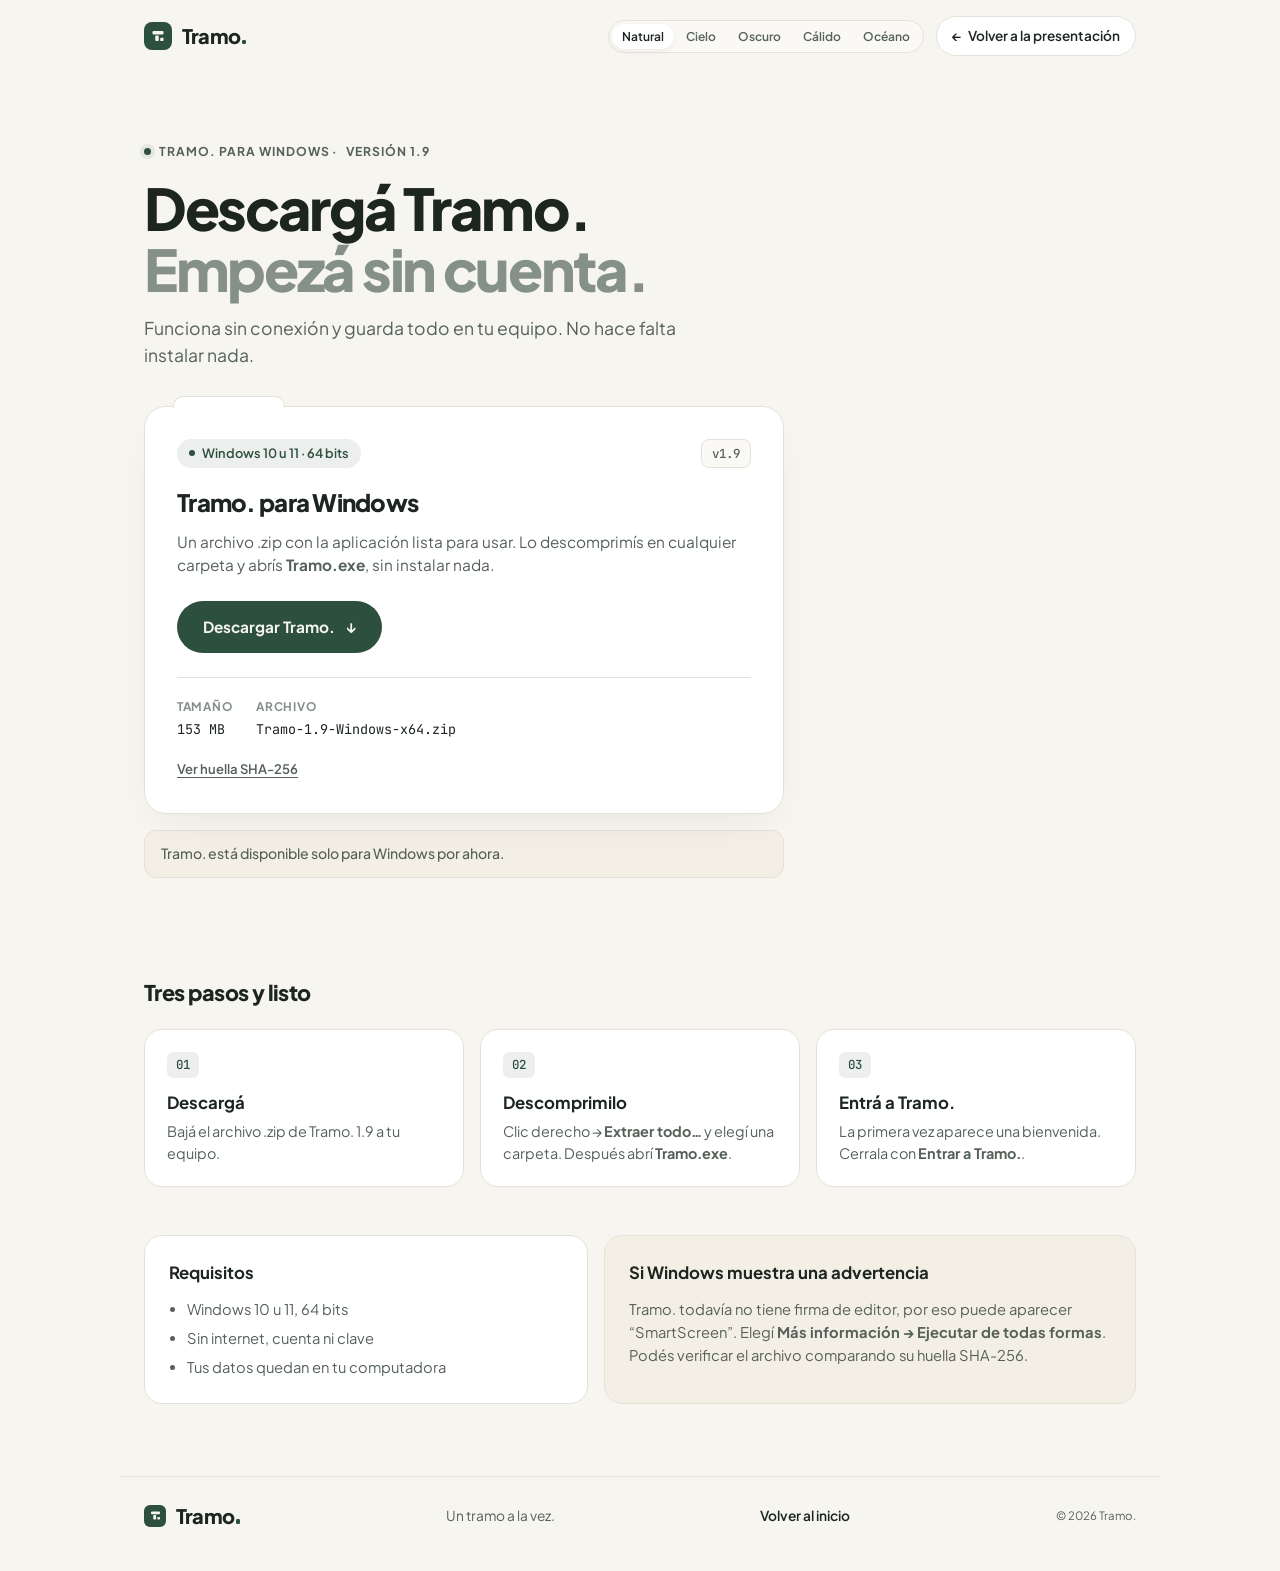
==== commit 56538b57: "Update index.html" ====
--- a/descargar/index.html
+++ b/descargar/index.html
@@ -4,7 +4,7 @@
   <meta charset="UTF-8">
   <meta name="viewport" content="width=device-width, initial-scale=1">
   <meta name="theme-color" content="#F6F5F0">
-  <meta name="description" content="Descargá e instalá Tramo. 1.9 para Windows. Funciona sin conexión y guarda tus datos en tu equipo.">
+  <meta name="description" content="Descargá Tramo. 1.9 para Windows. Funciona sin conexión y guarda todo en tu equipo.">
   <title>Descargar Tramo. — Un tramo a la vez.</title>
   <link id="dynamic-favicon" rel="icon" href="data:image/svg+xml,%3Csvg xmlns='http://www.w3.org/2000/svg' viewBox='0 0 64 64' fill='none'%3E%3Crect width='64' height='64' rx='16' fill='%232D4F3E'/%3E%3Crect x='10' y='12' width='44' height='14' rx='4' fill='%23F6F5F0'/%3E%3Crect x='21' y='30' width='14' height='22' rx='4' fill='%23F6F5F0'/%3E%3Crect x='41' y='39' width='13' height='13' rx='3.5' fill='%23F6F5F0'/%3E%3C/svg%3E" type="image/svg+xml">
   <link rel="preconnect" href="https://fonts.googleapis.com">
@@ -48,7 +48,7 @@
         <span class="live-dot"></span> TRAMO. PARA WINDOWS · <span data-dl="version">Versión 1.9</span>
       </p>
       <h1 class="is-visible" data-reveal="up">Descargá Tramo.<br><span>Empezá sin cuenta.</span></h1>
-      <p class="dl-lead is-visible" data-reveal="up">Funciona sin conexión y guarda tus datos en tu equipo. El ZIP incluye el instalador para Windows.</p>
+      <p class="dl-lead is-visible" data-reveal="up">Funciona sin conexión y guarda todo en tu equipo. No hace falta instalar nada.</p>
 
       <div class="dl-options dl-single is-visible" data-reveal="up">
         <article class="dl-card dl-card-main">
@@ -59,10 +59,10 @@
           </div>
 
           <h2>Tramo. para Windows</h2>
-          <p>Un archivo .zip con el instalador de Tramo. Descomprimilo y ejecutá <b>Tramo-1.9.0-Instalador.exe</b>.</p>
+          <p>Un archivo .zip con la aplicación lista para usar. Lo descomprimís en cualquier carpeta y abrís <b>Tramo.exe</b>, sin instalar nada.</p>
 
           <div class="dl-cta-row">
-            <a class="button button-primary" data-dl="app" href="https://github.com/gonzzaarias/foco-app/releases/download/v1.9/Tramo-1.9.0-Instalador.zip" download="Tramo-1.9.0-Instalador.zip">
+            <a class="button button-primary" data-dl="app" href="https://github.com/gonzzaarias/foco-app/releases/download/v1.9/Tramo-1.9.0-Instalador.zip" download="Tramo-1.9-Windows-x64.zip">
               Descargar Tramo. <span aria-hidden="true">↓</span>
             </a>
           </div>
@@ -70,11 +70,11 @@
           <dl class="dl-facts">
             <div>
               <dt>Tamaño</dt>
-              <dd data-dl="app-size">116 MB</dd>
+              <dd data-dl="app-size">153 MB</dd>
             </div>
             <div>
               <dt>Archivo</dt>
-              <dd data-dl="app-name">Tramo-1.9.0-Instalador.zip</dd>
+              <dd data-dl="app-name">Tramo-1.9-Windows-x64.zip</dd>
             </div>
           </dl>
 
@@ -83,7 +83,7 @@
               Ver huella SHA-256
             </button>
             <div class="hash-box" hidden>
-              <code class="hash" data-dl="app-hash">79c99664ab54495598814dfd5a77c3503e18716756cc661749c45dca3c2ff343</code>
+              <code class="hash" data-dl="app-hash">594c6adf82ffd237203120ac51d5beb7a7af95ce6aee1d67d2f58dbf56b3a1d4</code>
               <button type="button" class="copy-hash-btn" id="copy-hash-btn">Copiar</button>
             </div>
           </div>
@@ -108,14 +108,14 @@
           <span class="step-num">02</span>
           <div>
             <h3>Descomprimilo</h3>
-            <p>Clic derecho → <b>Extraer todo…</b> y ejecutá <b>Tramo-1.9.0-Instalador.exe</b>.</p>
+            <p>Clic derecho → <b>Extraer todo…</b> y elegí una carpeta. Después abrí <b>Tramo.exe</b>.</p>
           </div>
         </li>
         <li data-reveal="up">
           <span class="step-num">03</span>
           <div>
             <h3>Entrá a Tramo.</h3>
-            <p>Seguí los pasos del instalador y después abrí Tramo desde el acceso directo.</p>
+            <p>La primera vez aparece una bienvenida. Cerrala con <b>Entrar a Tramo.</b>.</p>
           </div>
         </li>
       </ol>
